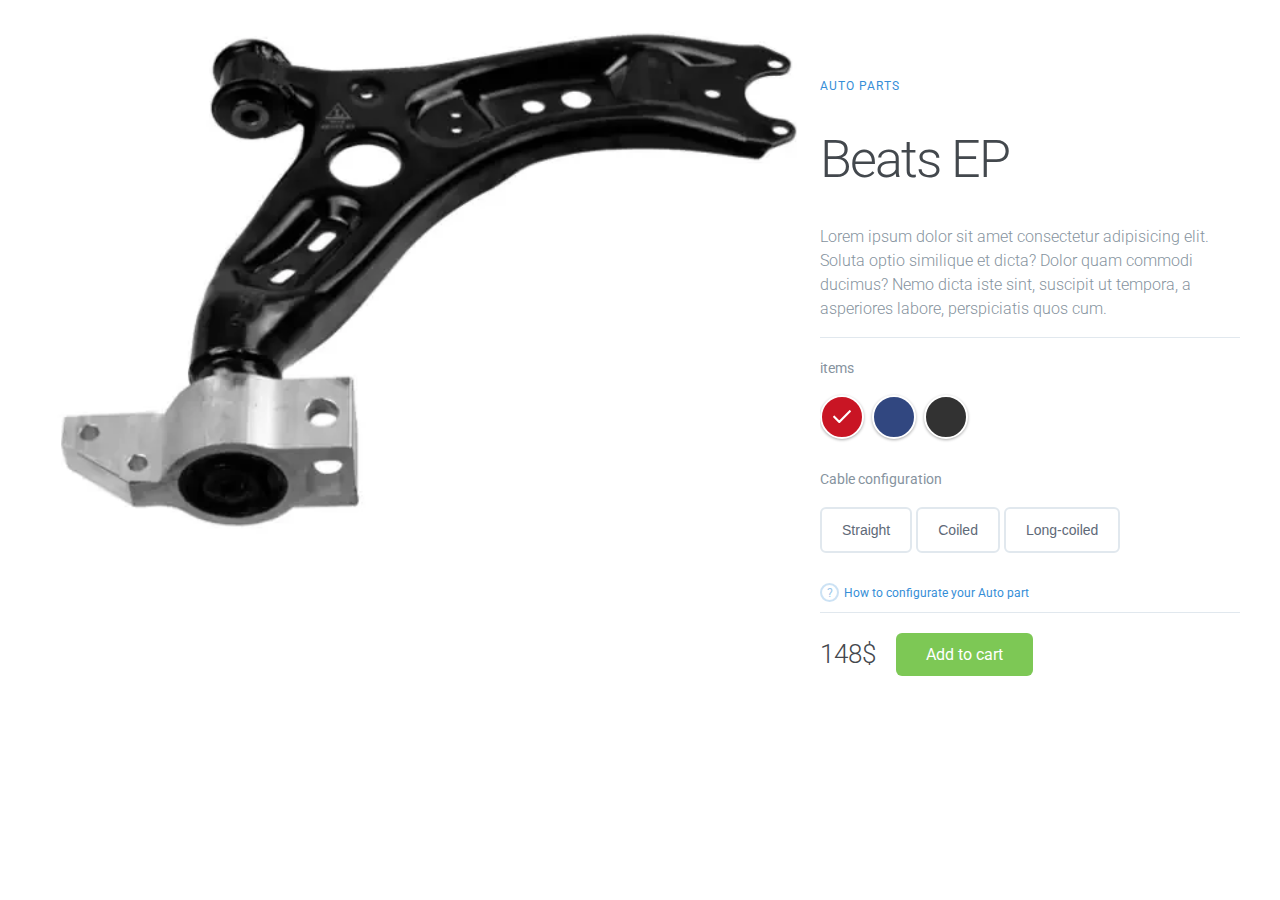
==== product-page/index.html @ ff935a99 "first commit" ====
<!DOCTYPE html>
<html>
  <head>
    <meta charset="utf-8" />
    <meta name="viewport" content="width=device-width, initial-scale=1" />
    <title>Tutorial</title>
    <!-- Fonts -->
    <link
      href="https://fonts.googleapis.com/css?family=Roboto:300,400,500"
      rel="stylesheet"
    />
    <!-- CSS -->
    <link href="style.css" rel="stylesheet" />
    <meta name="robots" content="noindex,follow" />
  </head>

  <body>
    <main class="container">
      <!-- Left Column / Headphones Image -->
      <div class="left-column">
        <img data-image="black" src="images/طنابير امامي.webp" alt="" />
        <img data-image="blue" src="images/ماستر.webp" alt="" />
        <img data-image="red" class="active" src="images/مقص.webp" alt="" />
      </div>

      <!-- Right Column -->
      <div class="right-column">
        <!-- Product Description -->
        <div class="product-description">
          <span>Auto parts</span>
          <h1>Beats EP</h1>
          <p>
            Lorem ipsum dolor sit amet consectetur adipisicing elit. Soluta
            optio similique et dicta? Dolor quam commodi ducimus? Nemo dicta
            iste sint, suscipit ut tempora, a asperiores labore, perspiciatis
            quos cum.
          </p>
        </div>

        <!-- Product Configuration -->
        <div class="product-configuration">
          <!-- Product Color -->
          <div class="product-color">
            <span>items</span>

            <div class="color-choose">
              <div>
                <input
                  data-image="red"
                  type="radio"
                  id="red"
                  name="color"
                  value="red"
                  checked
                />
                <label for="red"><span></span></label>
              </div>
              <div>
                <input
                  data-image="blue"
                  type="radio"
                  id="blue"
                  name="color"
                  value="blue"
                />
                <label for="blue"><span></span></label>
              </div>
              <div>
                <input
                  data-image="black"
                  type="radio"
                  id="black"
                  name="color"
                  value="black"
                />
                <label for="black"><span></span></label>
              </div>
            </div>
          </div>

          <!-- Cable Configuration -->
          <div class="cable-config">
            <span>Cable configuration</span>

            <div class="cable-choose">
              <button>Straight</button>
              <button>Coiled</button>
              <button>Long-coiled</button>
            </div>

            <a href="#">How to configurate your Auto part</a>
          </div>
        </div>

        <!-- Product Pricing -->
        <div class="product-price">
          <span>148$</span>
          <a href="#" class="cart-btn">Add to cart</a>
        </div>
      </div>
    </main>

    <!-- Scripts -->
    <script
      src="https://cdnjs.cloudflare.com/ajax/libs/jquery/3.1.1/jquery.min.js"
      charset="utf-8"
    ></script>
    <script src="script.js" charset="utf-8"></script>
  </body>
</html>
---- product-page/style.css ----
/* Basic Styling */
html, body {
  height: 100%;
  width: 100%;
  margin: 0;
  font-family: 'Roboto', sans-serif;
}

.container {
  max-width: 1200px;
  margin: 0 auto;
  padding: 15px;
  display: flex;
}

/* Columns */
.left-column {
  width: 65%;
  position: relative;
}

.right-column {
  width: 35%;
  margin-top: 60px;
}


/* Left Column */
.left-column img {
  width: 100%;
  position: absolute;
  left: 0;
  top: 0;
  opacity: 0;
  transition: all 0.3s ease;
}

.left-column img.active {
  opacity: 1;
}


/* Right Column */

/* Product Description */
.product-description {
  border-bottom: 1px solid #E1E8EE;
  margin-bottom: 20px;
}
.product-description span {
  font-size: 12px;
  color: #358ED7;
  letter-spacing: 1px;
  text-transform: uppercase;
  text-decoration: none;
}
.product-description h1 {
  font-weight: 300;
  font-size: 52px;
  color: #43484D;
  letter-spacing: -2px;
}
.product-description p {
  font-size: 16px;
  font-weight: 300;
  color: #86939E;
  line-height: 24px;
}

/* Product Configuration */
.product-color span,
.cable-config span {
  font-size: 14px;
  font-weight: 400;
  color: #86939E;
  margin-bottom: 20px;
  display: inline-block;
}

/* Product Color */
.product-color {
  margin-bottom: 30px;
}

.color-choose div {
  display: inline-block;
}

.color-choose input[type="radio"] {
  display: none;
}

.color-choose input[type="radio"] + label span {
  display: inline-block;
  width: 40px;
  height: 40px;
  margin: -1px 4px 0 0;
  vertical-align: middle;
  cursor: pointer;
  border-radius: 50%;
}

.color-choose input[type="radio"] + label span {
  border: 2px solid #FFFFFF;
  box-shadow: 0 1px 3px 0 rgba(0,0,0,0.33);
}

.color-choose input[type="radio"]#red + label span {
  background-color: #C91524;
}
.color-choose input[type="radio"]#blue + label span {
  background-color: #314780;
}
.color-choose input[type="radio"]#black + label span {
  background-color: #323232;
}

.color-choose input[type="radio"]:checked + label span {
  background-image: url(images/check-icn.svg);
  background-repeat: no-repeat;
  background-position: center;
}

/* Cable Configuration */
.cable-choose {
  margin-bottom: 20px;
}

.cable-choose button {
  border: 2px solid #E1E8EE;
  border-radius: 6px;
  padding: 13px 20px;
  font-size: 14px;
  color: #5E6977;
  background-color: #fff;
  cursor: pointer;
  transition: all .5s;
}

.cable-choose button:hover,
.cable-choose button:active,
.cable-choose button:focus {
  border: 2px solid #86939E;
  outline: none;
}

.cable-config {
  border-bottom: 1px solid #E1E8EE;
  margin-bottom: 20px;
}

.cable-config a {
  color: #358ED7;
  text-decoration: none;
  font-size: 12px;
  position: relative;
  margin: 10px 0;
  display: inline-block;
}
.cable-config a:before {
  content: "?";
  height: 15px;
  width: 15px;
  border-radius: 50%;
  border: 2px solid rgba(53, 142, 215, 0.5);
  display: inline-block;
  text-align: center;
  line-height: 16px;
  opacity: 0.5;
  margin-right: 5px;
}

/* Product Price */
.product-price {
  display: flex;
  align-items: center;
}

.product-price span {
  font-size: 26px;
  font-weight: 300;
  color: #43474D;
  margin-right: 20px;
}

.cart-btn {
  display: inline-block;
  background-color: #7DC855;
  border-radius: 6px;
  font-size: 16px;
  color: #FFFFFF;
  text-decoration: none;
  padding: 12px 30px;
  transition: all .5s;
}
.cart-btn:hover {
  background-color: #64af3d;
}

/* Responsive */
@media (max-width: 940px) {
  .container {
    flex-direction: column;
    margin-top: 60px;
  }

  .left-column,
  .right-column {
    width: 100%;
  }

  .left-column img {
    width: 300px;
    right: 0;
    top: -65px;
    left: initial;
  }
}

@media (max-width: 535px) {
  .left-column img {
    width: 220px;
    top: -85px;
  }
}
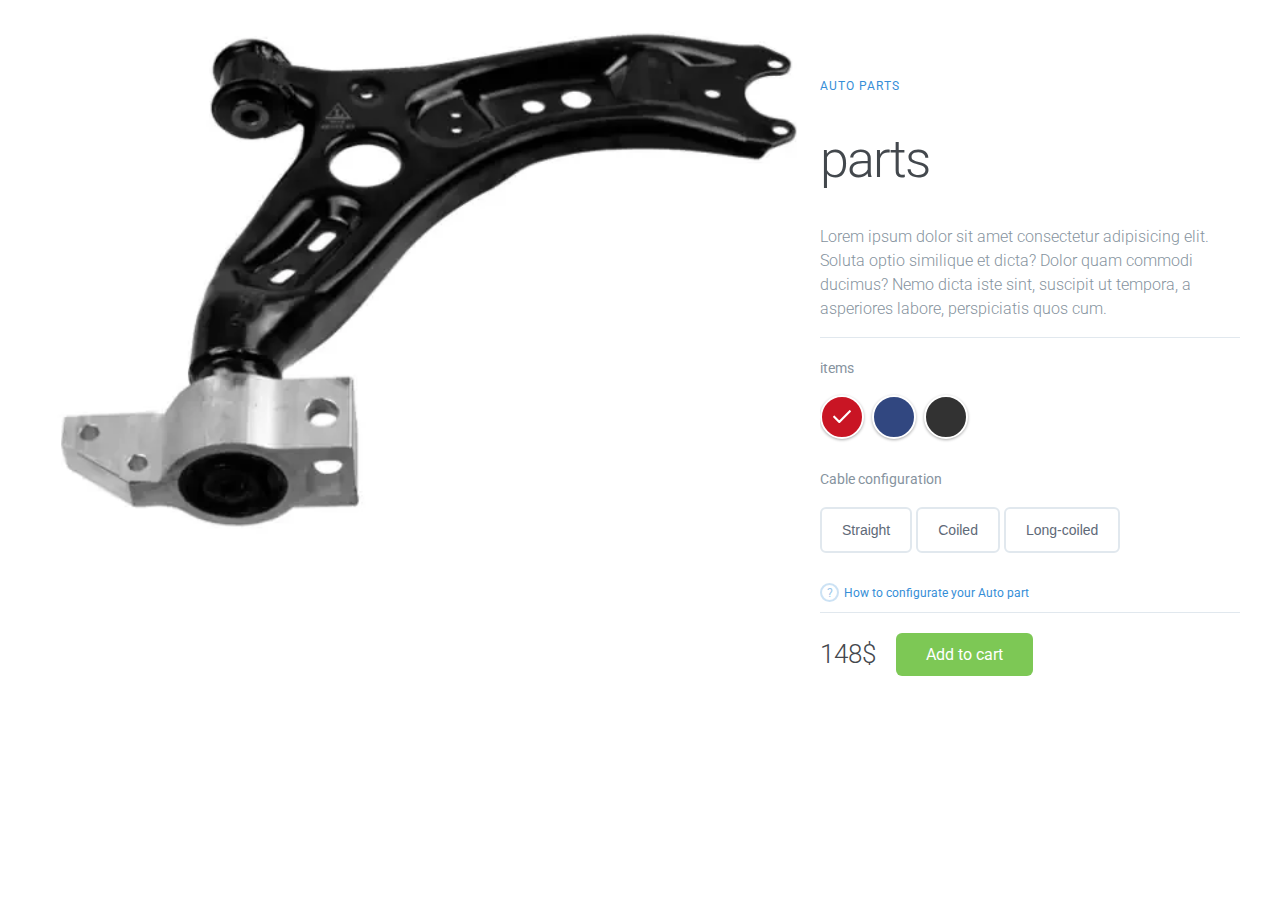
==== commit 167faf1b: "update-2" ====
--- a/product-page/index.html
+++ b/product-page/index.html
@@ -28,7 +28,7 @@
         <!-- Product Description -->
         <div class="product-description">
           <span>Auto parts</span>
-          <h1>Beats EP</h1>
+          <h1>parts</h1>
           <p>
             Lorem ipsum dolor sit amet consectetur adipisicing elit. Soluta
             optio similique et dicta? Dolor quam commodi ducimus? Nemo dicta
